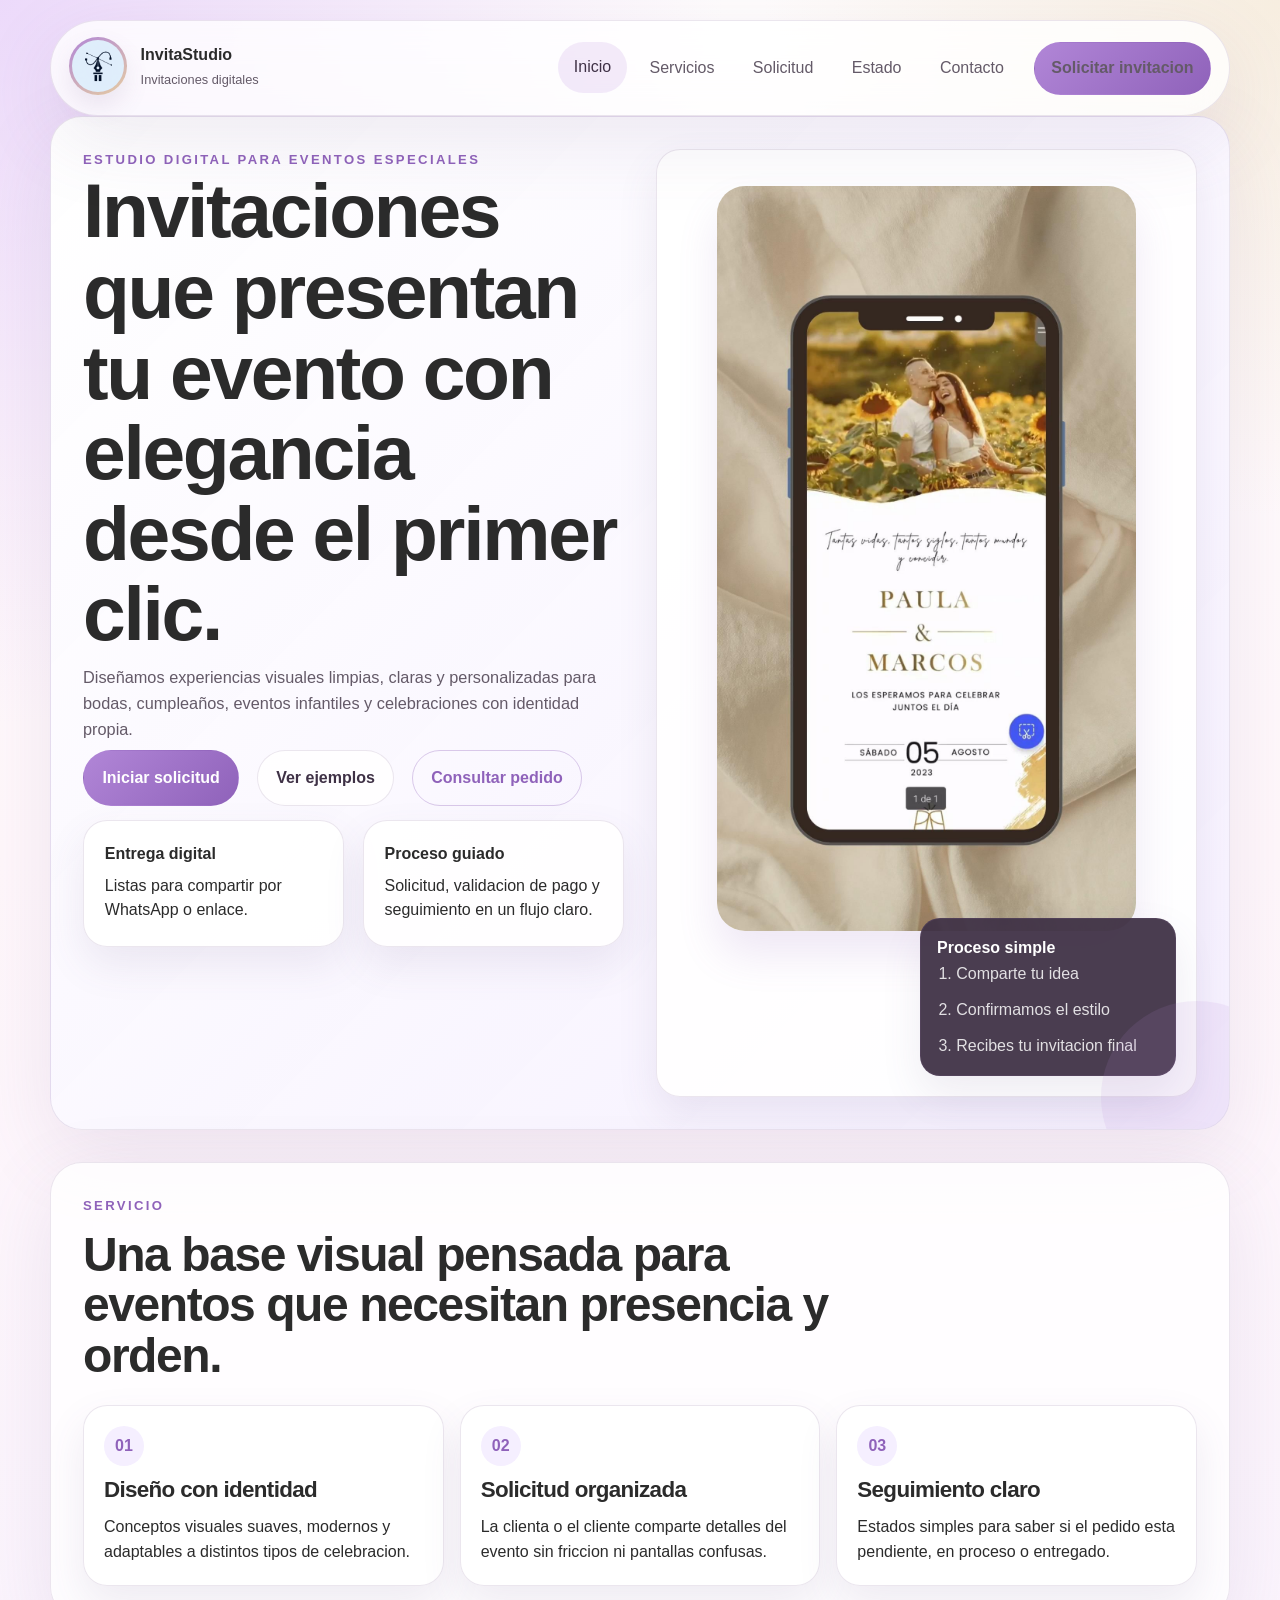
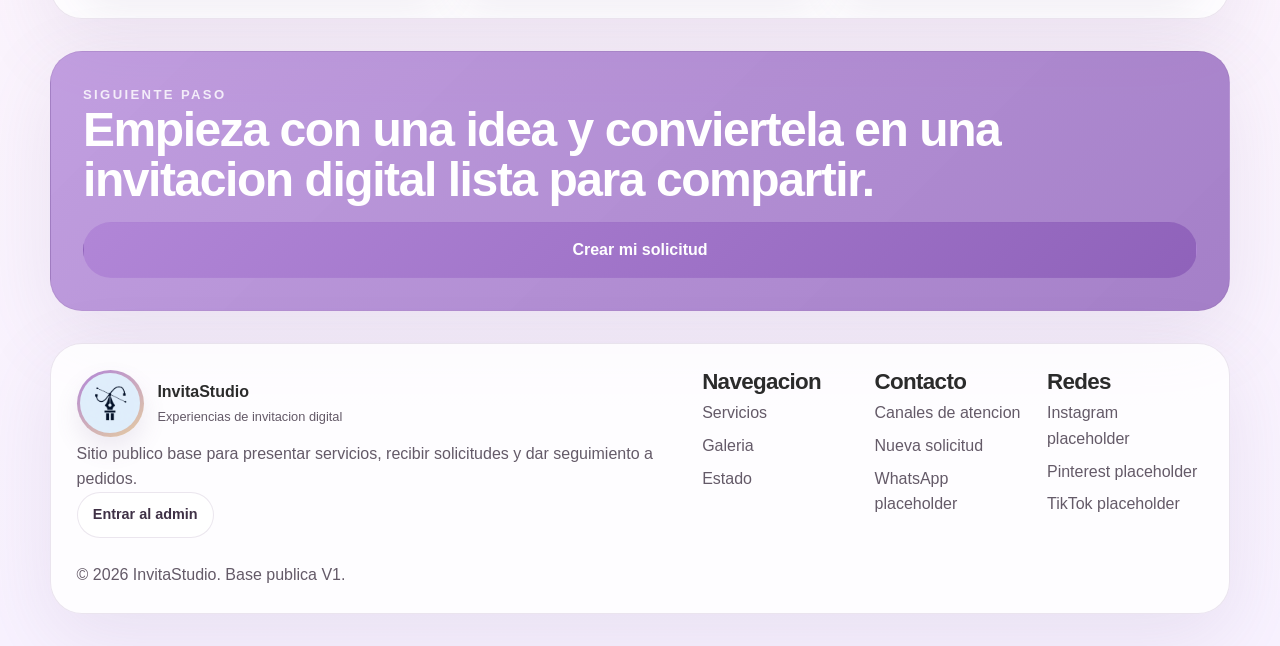
==== public/index.html @ fd4aef3f "Add files via upload" ====
<!DOCTYPE html>
<html lang="es">
<head>
    <meta charset="UTF-8">
    <meta name="viewport" content="width=device-width, initial-scale=1.0">
    <title>InvitaStudio | Invitaciones digitales con estilo</title>
    <meta name="description" content="InvitaStudio crea invitaciones digitales personalizadas con una experiencia visual elegante, proceso claro y seguimiento sencillo para cada evento.">
    <link rel="stylesheet" href="assets/css/base.css">
    <link rel="stylesheet" href="assets/css/layout.css">
    <link rel="stylesheet" href="assets/css/components.css">
    <link rel="stylesheet" href="assets/css/pages.css">
    <link rel="stylesheet" href="assets/css/responsive.css">
    <script src="assets/js/app.js" defer></script>
</head>
<body data-page="home">
    <a class="skip-link" href="#main-content">Saltar al contenido</a>

    <div class="page-shell">
        <header class="site-header" data-site-header>
            <div class="brand-block">
                <a class="brand-mark" href="index.html" aria-label="InvitaStudio inicio">
                    <span class="brand-mark__symbol brand-mark__symbol--image" aria-hidden="true">
                        <img class="brand-mark__image" src="assets/img/invita_stuidio_isotipo.png" alt="">
                    </span>
                    <span class="brand-mark__text">
                        <strong>InvitaStudio</strong>
                        <small>Invitaciones digitales</small>
                    </span>
                </a>
            </div>

            <button class="nav-toggle" type="button" aria-expanded="false" aria-controls="site-nav" aria-label="Abrir menu">
                <span></span>
                <span></span>
                <span></span>
            </button>

            <nav class="site-nav" id="site-nav" aria-label="Principal">
                <a href="index.html" data-nav="home">Inicio</a>
                <a href="services.html" data-nav="services">Servicios</a>
                <a href="request.html" data-nav="request">Solicitud</a>
                <a href="status.html" data-nav="status">Estado</a>
                <a href="contact.html" data-nav="contact">Contacto</a>
                <a class="button button-primary button-nav" href="request.html">Solicitar invitacion</a>
            </nav>
        </header>

        <main id="main-content">
            <section class="hero-section hero-home">
                <div class="hero-copy">
                    <p class="eyebrow">Estudio digital para eventos especiales</p>
                    <h1>Invitaciones que presentan tu evento con elegancia desde el primer clic.</h1>
                    <p class="lead">
                        Diseñamos experiencias visuales limpias, claras y personalizadas para bodas, cumpleaños,
                        eventos infantiles y celebraciones con identidad propia.
                    </p>

                    <div class="hero-actions">
                        <a class="button button-primary" href="request.html">Iniciar solicitud</a>
                        <a class="button button-secondary" href="gallery.html">Ver ejemplos</a>
                        <a class="button button-outline" href="status.html">Consultar pedido</a>
                    </div>

                    <div class="hero-metrics">
                        <article class="metric-card">
                            <strong>Entrega digital</strong>
                            <span>Listas para compartir por WhatsApp o enlace.</span>
                        </article>
                        <article class="metric-card">
                            <strong>Proceso guiado</strong>
                            <span>Solicitud, validacion de pago y seguimiento en un flujo claro.</span>
                        </article>
                    </div>
                </div>

                <aside class="hero-visual card-surface">
                    <div class="mockup-stack">
                        <figure class="invitation-preview invitation-preview--image">
                            <img src="assets/img/invitacion_paula_marcos.jpg" alt="Invitacion digital de Paula y Marcos">
                        </figure>
                        <div class="floating-note">
                            <strong>Proceso simple</strong>
                            <ol class="number-list">
                                <li>Comparte tu idea</li>
                                <li>Confirmamos el estilo</li>
                                <li>Recibes tu invitacion final</li>
                            </ol>
                        </div>
                    </div>
                </aside>
            </section>

            <section class="content-section">
                <div class="section-heading">
                    <p class="eyebrow">Servicio</p>
                    <h2>Una base visual pensada para eventos que necesitan presencia y orden.</h2>
                </div>

                <div class="card-grid card-grid-three">
                    <article class="feature-card">
                        <span class="feature-icon">01</span>
                        <h3>Diseño con identidad</h3>
                        <p>Conceptos visuales suaves, modernos y adaptables a distintos tipos de celebracion.</p>
                    </article>
                    <article class="feature-card">
                        <span class="feature-icon">02</span>
                        <h3>Solicitud organizada</h3>
                        <p>La clienta o el cliente comparte detalles del evento sin friccion ni pantallas confusas.</p>
                    </article>
                    <article class="feature-card">
                        <span class="feature-icon">03</span>
                        <h3>Seguimiento claro</h3>
                        <p>Estados simples para saber si el pedido esta pendiente, en proceso o entregado.</p>
                    </article>
                </div>
            </section>

            <section class="content-section cta-band">
                <div>
                    <p class="eyebrow">Siguiente paso</p>
                    <h2>Empieza con una idea y conviertela en una invitacion digital lista para compartir.</h2>
                </div>
                <a class="button button-primary" href="request.html">Crear mi solicitud</a>
            </section>
        </main>

        <footer class="site-footer">
            <div>
                <a class="brand-mark brand-mark--footer" href="index.html">
                    <span class="brand-mark__symbol brand-mark__symbol--image brand-mark__symbol--footer" aria-hidden="true">
                        <img class="brand-mark__image brand-mark__image--footer" src="assets/img/invita_stuidio_isotipo.png" alt="">
                    </span>
                    <span class="brand-mark__text">
                        <strong>InvitaStudio</strong>
                        <small>Experiencias de invitacion digital</small>
                    </span>
                </a>
                <p class="footer-copy">
                    Sitio publico base para presentar servicios, recibir solicitudes y dar seguimiento a pedidos.
                </p>
                <a class="button button-secondary button-small" href="../admin/login.php">Entrar al admin</a>
            </div>

            <div class="footer-links">
                <div>
                    <h3>Navegacion</h3>
                    <a href="services.html">Servicios</a>
                    <a href="gallery.html">Galeria</a>
                    <a href="status.html">Estado</a>
                </div>
                <div>
                    <h3>Contacto</h3>
                    <a href="contact.html">Canales de atencion</a>
                    <a href="request.html">Nueva solicitud</a>
                    <span>WhatsApp placeholder</span>
                </div>
                <div>
                    <h3>Redes</h3>
                    <span>Instagram placeholder</span>
                    <span>Pinterest placeholder</span>
                    <span>TikTok placeholder</span>
                </div>
            </div>

            <p class="footer-meta">&copy; <span data-current-year></span> InvitaStudio. Base publica V1.</p>
        </footer>
    </div>
</body>
</html>
---- public/assets/css/base.css ----
:root {
    --color-bg: #fffafc;
    --color-bg-soft: #f8f1ff;
    --color-surface: rgba(255, 255, 255, 0.8);
    --color-surface-strong: #ffffff;
    --color-text: #2b2b2b;
    --color-text-soft: #645a68;
    --color-border: rgba(129, 102, 150, 0.16);
    --color-primary: #b186d7;
    --color-primary-strong: #8f62ba;
    --color-primary-soft: #f5efff;
    --color-accent: #e6cda2;
    --color-accent-strong: #d79d6e;
    --color-deep: #3f3146;
    --shadow-soft: 0 24px 80px rgba(114, 88, 137, 0.12);
    --shadow-card: 0 18px 40px rgba(101, 74, 126, 0.1);
    --radius-xl: 32px;
    --radius-lg: 24px;
    --radius-md: 18px;
    --radius-sm: 12px;
    --max-width: 1180px;
    --space-1: 0.5rem;
    --space-2: 0.75rem;
    --space-3: 1rem;
    --space-4: 1.5rem;
    --space-5: 2rem;
    --space-6: 3rem;
    --font-body: "Poppins", "Segoe UI", sans-serif;
}

*,
*::before,
*::after {
    box-sizing: border-box;
}

html {
    scroll-behavior: smooth;
}

body {
    margin: 0;
    min-height: 100vh;
    background:
        radial-gradient(circle at top left, rgba(216, 180, 248, 0.48), transparent 28%),
        radial-gradient(circle at top right, rgba(230, 205, 162, 0.32), transparent 20%),
        linear-gradient(180deg, #fffdfd 0%, #fff7fb 38%, #f8f2ff 100%);
    color: var(--color-text);
    font-family: var(--font-body);
    line-height: 1.6;
}

img {
    display: block;
    max-width: 100%;
}

a {
    color: inherit;
    text-decoration: none;
}

button,
input,
select,
textarea {
    font: inherit;
}

button {
    cursor: pointer;
}

h1,
h2,
h3 {
    margin: 0;
    line-height: 1.05;
    letter-spacing: -0.03em;
}

h1 {
    font-size: clamp(2.4rem, 6vw, 5rem);
}

h2 {
    font-size: clamp(1.7rem, 4vw, 3rem);
}

h3 {
    font-size: clamp(1.1rem, 2vw, 1.4rem);
}

p,
ul,
ol {
    margin: 0;
}

ul,
ol {
    padding-left: 1.2rem;
}

main {
    display: grid;
    gap: var(--space-5);
}

::selection {
    background: rgba(177, 134, 215, 0.24);
}

.skip-link {
    position: absolute;
    top: -999px;
    left: 1rem;
    z-index: 30;
    padding: 0.85rem 1.1rem;
    border-radius: 999px;
    background: var(--color-deep);
    color: #fff;
}

.skip-link:focus {
    top: 1rem;
}

.sr-only {
    position: absolute;
    width: 1px;
    height: 1px;
    padding: 0;
    margin: -1px;
    overflow: hidden;
    clip: rect(0, 0, 0, 0);
    white-space: nowrap;
    border: 0;
}
---- public/assets/css/layout.css ----
.page-shell {
    width: min(calc(100% - 1.5rem), var(--max-width));
    margin: 0 auto;
    padding: 1rem 0 2rem;
}

.site-header,
.hero-section,
.page-banner,
.content-section,
.site-footer {
    width: 100%;
}

.site-header {
    position: sticky;
    top: 0.75rem;
    z-index: 20;
    display: flex;
    align-items: center;
    justify-content: space-between;
    gap: var(--space-3);
    padding: 0.9rem 1rem;
    border: 1px solid var(--color-border);
    border-radius: 999px;
    background: rgba(255, 255, 255, 0.78);
    backdrop-filter: blur(18px);
    box-shadow: var(--shadow-soft);
}

.site-header.is-scrolled {
    background: rgba(255, 255, 255, 0.92);
}

.site-nav {
    position: absolute;
    top: calc(100% + 0.75rem);
    right: 0;
    left: 0;
    display: none;
    flex-direction: column;
    gap: 0.5rem;
    padding: 1rem;
    border: 1px solid var(--color-border);
    border-radius: 24px;
    background: rgba(255, 255, 255, 0.96);
    box-shadow: var(--shadow-soft);
}

.site-nav.is-open {
    display: flex;
}

.hero-section,
.page-banner,
.content-section,
.site-footer {
    position: relative;
    overflow: hidden;
    border: 1px solid var(--color-border);
    border-radius: var(--radius-xl);
    background: var(--color-surface);
    box-shadow: var(--shadow-soft);
}

.hero-section,
.page-banner,
.content-section {
    padding: 1.5rem;
}

.hero-section {
    display: grid;
    gap: var(--space-5);
}

.content-section {
    display: grid;
    gap: var(--space-4);
}

.section-heading {
    display: grid;
    gap: 0.9rem;
    max-width: 48rem;
}

.split-layout,
.split-layout--wide,
.aside-stack,
.mini-showcase-grid,
.card-grid,
.gallery-grid,
.form-grid,
.hero-metrics,
.footer-links,
.chip-row {
    display: grid;
    gap: 1rem;
}

.split-layout,
.split-layout--wide {
    align-items: start;
}

.site-footer {
    display: grid;
    gap: 1.5rem;
    margin-top: var(--space-5);
    padding: 1.6rem;
}
---- public/assets/css/components.css ----
.brand-mark {
    display: inline-flex;
    align-items: center;
    gap: 0.85rem;
}

.brand-mark__symbol {
    display: inline-grid;
    place-items: center;
    width: 2.75rem;
    height: 2.75rem;
    border-radius: 50%;
    background: linear-gradient(145deg, var(--color-primary), var(--color-accent));
    color: #fff;
    font-size: 0.95rem;
    font-weight: 700;
    letter-spacing: 0.08em;
}

.brand-mark__symbol--image {
    overflow: hidden;
    width: 3.6rem;
    height: 3.6rem;
    padding: 0.18rem;
    border-radius: 50%;
    background: linear-gradient(145deg, var(--color-primary), var(--color-accent));
    box-shadow: 0 12px 24px rgba(114, 88, 137, 0.12);
}

.brand-mark__symbol--footer {
    width: 4.2rem;
    height: 4.2rem;
    padding: 0.22rem;
}

.brand-mark__image {
    display: block;
    width: 100%;
    height: 100%;
    border-radius: 50%;
    object-fit: cover;
    object-position: center 18%;
}

.brand-mark__image--footer {
    border-radius: 50%;
}

.brand-mark__text {
    display: grid;
    gap: 0.15rem;
}

.brand-mark__text strong {
    font-size: 1rem;
}

.brand-mark__text small {
    color: var(--color-text-soft);
    font-size: 0.8rem;
}

.nav-toggle {
    display: inline-flex;
    flex-direction: column;
    justify-content: center;
    gap: 0.28rem;
    width: 3rem;
    height: 3rem;
    padding: 0;
    border: 1px solid var(--color-border);
    border-radius: 50%;
    background: var(--color-surface-strong);
}

.nav-toggle span {
    width: 1.1rem;
    height: 2px;
    margin: 0 auto;
    border-radius: 999px;
    background: var(--color-deep);
    transition: transform 180ms ease, opacity 180ms ease;
}

.nav-toggle[aria-expanded="true"] span:nth-child(1) {
    transform: translateY(0.4rem) rotate(45deg);
}

.nav-toggle[aria-expanded="true"] span:nth-child(2) {
    opacity: 0;
}

.nav-toggle[aria-expanded="true"] span:nth-child(3) {
    transform: translateY(-0.4rem) rotate(-45deg);
}

.site-nav a {
    padding: 0.8rem 1rem;
    border-radius: 999px;
    color: var(--color-text-soft);
    transition: background-color 160ms ease, color 160ms ease, transform 160ms ease;
}

.site-nav a:hover,
.site-nav a:focus-visible,
.site-nav a.is-current {
    background: rgba(177, 134, 215, 0.16);
    color: var(--color-deep);
    transform: translateY(-1px);
}

.button {
    display: inline-flex;
    align-items: center;
    justify-content: center;
    min-height: 46px;
    padding: 0.9rem 1.25rem;
    border: 1px solid transparent;
    border-radius: 999px;
    font-weight: 600;
    transition: transform 160ms ease, box-shadow 160ms ease, background-color 160ms ease, border-color 160ms ease;
}

.button:hover,
.button:focus-visible {
    transform: translateY(-1px);
    box-shadow: var(--shadow-card);
}

.button-primary {
    background: linear-gradient(135deg, var(--color-primary), var(--color-primary-strong));
    color: #fff;
}

.button-secondary {
    background: rgba(255, 255, 255, 0.86);
    border-color: var(--color-border);
    color: var(--color-deep);
}

.button-outline {
    border-color: rgba(143, 98, 186, 0.32);
    background: transparent;
    color: var(--color-primary-strong);
}

.button-nav {
    margin-top: 0.4rem;
}

.button-small {
    min-height: 2.5rem;
    padding: 0.65rem 0.95rem;
    font-size: 0.9rem;
}

.status-spinner {
    width: 2.5rem;
    height: 2.5rem;
    border: 3px solid rgba(143, 98, 186, 0.18);
    border-top-color: rgba(143, 98, 186, 0.9);
    border-radius: 50%;
    animation: statusSpin 0.85s linear infinite;
}

.eyebrow {
    color: var(--color-primary-strong);
    font-size: 0.82rem;
    font-weight: 700;
    letter-spacing: 0.18em;
    text-transform: uppercase;
}

.lead {
    max-width: 50rem;
    color: var(--color-text-soft);
    font-size: 1.02rem;
}

.hero-copy h1 {
    margin-bottom: 0.6rem;
}

.hero-actions,
.form-actions {
    display: flex;
    flex-wrap: wrap;
    gap: 0.8rem;
}

.hero-actions {
    gap: 1rem;
    margin-top: 0.5rem;
    align-items: center;
}

.hero-actions .button {
    min-height: 3rem;
    padding-inline: 1.15rem;
}

.hero-metrics {
    margin-top: 0.85rem;
}

.card-surface,
.feature-card,
.service-card,
.gallery-card,
.contact-card,
.metric-card,
.mini-showcase {
    padding: 1.25rem;
    border: 1px solid var(--color-border);
    border-radius: var(--radius-lg);
    background: rgba(255, 255, 255, 0.88);
    box-shadow: var(--shadow-card);
}

.chip-row {
    grid-auto-flow: row;
}

.chip,
.pricing-label {
    display: inline-flex;
    justify-self: start;
    align-items: center;
    min-height: 2rem;
    padding: 0.4rem 0.8rem;
    border-radius: 999px;
    background: rgba(177, 134, 215, 0.12);
    color: var(--color-primary-strong);
    font-size: 0.78rem;
    font-weight: 700;
    letter-spacing: 0.08em;
    text-transform: uppercase;
}

.feature-card,
.service-card,
.gallery-card,
.contact-card,
.mini-showcase,
.metric-card,
.info-card,
.status-card {
    display: grid;
    gap: 0.75rem;
}

.metric-card {
    gap: 0.55rem;
    padding: 1.4rem 1.3rem;
}

.metric-card strong {
    display: block;
    line-height: 1.35;
}

.metric-card span {
    display: block;
    line-height: 1.55;
}

.feature-icon {
    display: inline-grid;
    place-items: center;
    width: 2.5rem;
    height: 2.5rem;
    border-radius: 50%;
    background: var(--color-primary-soft);
    color: var(--color-primary-strong);
    font-weight: 700;
}

.service-card--featured {
    background:
        linear-gradient(180deg, rgba(245, 239, 255, 0.96), rgba(255, 255, 255, 0.96));
}

.service-price {
    color: var(--color-deep);
    font-size: 1.25rem;
    font-weight: 700;
}

.feature-list,
.number-list {
    display: grid;
    gap: 0.65rem;
    color: var(--color-text-soft);
}

.hero-visual {
    min-height: 24rem;
}

.mockup-stack {
    position: relative;
    min-height: 100%;
}

.invitation-preview {
    display: grid;
    align-content: start;
    gap: 1rem;
    min-height: 19rem;
    padding: 1.5rem;
    border-radius: 28px;
    background:
        linear-gradient(180deg, rgba(255, 255, 255, 0.9), rgba(248, 241, 255, 0.88)),
        var(--color-surface-strong);
    box-shadow: 0 24px 40px rgba(143, 98, 186, 0.14);
}

.invitation-preview--image {
    padding: 0;
    overflow: hidden;
    align-content: stretch;
    background: rgba(255, 255, 255, 0.92);
}

.invitation-preview--image img {
    display: block;
    width: 100%;
    height: 100%;
    min-height: 22rem;
    object-fit: cover;
    object-position: center top;
}

.invitation-preview h2 {
    max-width: 11ch;
}

.invitation-preview p {
    color: var(--color-text-soft);
}

.invitation-preview__ornament {
    width: 100%;
    height: 10rem;
    border-radius: 24px;
    background:
        radial-gradient(circle at top, rgba(177, 134, 215, 0.28), transparent 42%),
        linear-gradient(135deg, rgba(230, 205, 162, 0.48), rgba(177, 134, 215, 0.2));
}

.floating-note {
    position: relative;
    margin-top: -1.8rem;
    margin-left: auto;
    width: min(100%, 16rem);
    padding: 1rem;
    border: 1px solid var(--color-border);
    border-radius: 20px;
    background: rgba(63, 49, 70, 0.94);
    color: #fff;
    box-shadow: var(--shadow-card);
}

.floating-note .number-list {
    color: rgba(255, 255, 255, 0.84);
}

.gallery-placeholder {
    min-height: 14rem;
    border-radius: 22px;
}

.gallery-placeholder--blush {
    background: linear-gradient(135deg, #f8e1ee, #eab7d4);
}

.gallery-placeholder--mint {
    background: linear-gradient(135deg, #e2f2eb, #b8dbc8);
}

.gallery-placeholder--sunset {
    background: linear-gradient(135deg, #ffe7d2, #f4af7d);
}

.gallery-placeholder--midnight {
    background: linear-gradient(135deg, #4d4363, #111117);
}

.gallery-placeholder--pearl {
    background: linear-gradient(135deg, #ffffff, #ede8f7);
}

.gallery-placeholder--berry {
    background: linear-gradient(135deg, #f4d8e8, #b56996);
}

.form-panel {
    display: grid;
    gap: 1.25rem;
}

.form-panel__header {
    display: grid;
    gap: 0.4rem;
}

.form-panel__header p {
    color: var(--color-text-soft);
}

.form-field {
    display: grid;
    gap: 0.45rem;
    min-width: 0;
}

.form-field--full {
    grid-column: 1 / -1;
}

fieldset.form-field {
    min-inline-size: 0;
    margin: 0;
    padding: 0;
    border: 0;
}

fieldset.form-field legend {
    padding: 0;
    margin-bottom: 0.45rem;
    font-weight: 600;
}

.form-field label {
    font-weight: 600;
}

.form-field input,
.form-field select,
.form-field textarea {
    width: 100%;
    padding: 0.95rem 1rem;
    border: 1px solid rgba(143, 98, 186, 0.18);
    border-radius: var(--radius-sm);
    background: rgba(255, 255, 255, 0.96);
    color: var(--color-text);
}

.form-field input:focus,
.form-field select:focus,
.form-field textarea:focus {
    outline: 2px solid rgba(177, 134, 215, 0.2);
    border-color: rgba(143, 98, 186, 0.34);
}

.form-field.is-invalid input,
.form-field.is-invalid select,
.form-field.is-invalid textarea {
    border-color: rgba(199, 94, 117, 0.86);
    box-shadow: 0 0 0 4px rgba(199, 94, 117, 0.12);
}

.field-note {
    color: var(--color-text-soft);
    font-size: 0.88rem;
}

.field-error {
    min-height: 1.1rem;
    color: #b2445d;
    font-size: 0.88rem;
    font-weight: 600;
}

.radio-pill-group,
.delivery-options,
.service-grid {
    display: grid;
    gap: 0.85rem;
}

.radio-pill,
.delivery-option,
.service-card-option {
    position: relative;
    display: block;
}

.radio-pill input,
.delivery-option input,
.service-card-option input {
    position: absolute;
    opacity: 0;
    pointer-events: none;
}

.radio-pill span,
.delivery-option__content,
.service-card-option__content {
    display: block;
    border: 1px solid rgba(143, 98, 186, 0.18);
    border-radius: var(--radius-md);
    background: rgba(255, 255, 255, 0.96);
    transition: border-color 160ms ease, box-shadow 160ms ease, transform 160ms ease, background-color 160ms ease;
}

.radio-pill span {
    padding: 0.9rem 1rem;
    text-align: center;
    font-weight: 600;
}

.delivery-option__content,
.service-card-option__content {
    display: grid;
    gap: 0.35rem;
    padding: 1rem;
}

.delivery-option__content {
    min-height: 100%;
}

.delivery-option__content strong {
    font-size: 1rem;
}

.delivery-option__content small,
.service-card-option__content small,
.service-card-option__content em {
    color: var(--color-text-soft);
}

.service-card-option__content strong {
    font-size: 1rem;
}

.service-card-option__content em {
    font-style: normal;
    font-weight: 700;
    color: var(--color-deep);
}

.radio-pill input:checked + span,
.delivery-option input:checked + .delivery-option__content,
.service-card-option input:checked + .service-card-option__content {
    border-color: rgba(143, 98, 186, 0.56);
    background: linear-gradient(180deg, rgba(245, 239, 255, 0.9), rgba(255, 255, 255, 0.98));
    box-shadow: var(--shadow-card);
    transform: translateY(-2px);
}

.radio-pill input:focus-visible + span,
.delivery-option input:focus-visible + .delivery-option__content,
.service-card-option input:focus-visible + .service-card-option__content {
    outline: 2px solid rgba(177, 134, 215, 0.24);
    outline-offset: 2px;
}

.service-card-option--featured .service-card-option__content {
    background: linear-gradient(180deg, rgba(245, 239, 255, 0.92), rgba(255, 255, 255, 0.98));
}

.service-summary {
    display: grid;
    gap: 0.45rem;
    padding: 1.1rem 1.2rem;
    border: 1px solid rgba(143, 98, 186, 0.18);
    border-radius: var(--radius-lg);
    background: linear-gradient(135deg, rgba(255, 250, 253, 0.98), rgba(248, 241, 255, 0.9));
}

.service-summary h4 {
    margin: 0;
    font-size: 1.1rem;
}

.service-summary p {
    color: var(--color-text-soft);
}

.form-feedback {
    min-height: 1.5rem;
    padding: 0.9rem 1rem;
    border-radius: var(--radius-sm);
    border: 1px solid transparent;
    font-weight: 600;
}

.form-feedback.is-loading {
    border-color: rgba(143, 98, 186, 0.18);
    background: rgba(245, 239, 255, 0.72);
    color: var(--color-primary-strong);
}

.form-feedback.is-info {
    border-color: rgba(143, 98, 186, 0.18);
    background: rgba(245, 239, 255, 0.72);
    color: var(--color-deep);
}

.form-feedback.is-success {
    border-color: rgba(80, 150, 113, 0.2);
    background: rgba(232, 248, 239, 0.92);
    color: #2f6c4a;
}

.form-feedback.is-error {
    border-color: rgba(199, 94, 117, 0.18);
    background: rgba(255, 239, 242, 0.92);
    color: #9f3850;
}

.form-result-actions {
    display: grid;
    gap: 0.85rem;
    padding: 1rem 1.1rem;
    border: 1px solid rgba(143, 98, 186, 0.16);
    border-radius: var(--radius-md);
    background: rgba(255, 255, 255, 0.82);
}

.form-result-actions p {
    color: var(--color-text-soft);
    font-weight: 600;
}

.button:disabled {
    cursor: wait;
    opacity: 0.75;
    transform: none;
    box-shadow: none;
}

.status-timeline {
    display: grid;
    gap: 1rem;
    list-style: none;
    padding: 0;
}

.status-timeline li {
    position: relative;
    padding-left: 1.4rem;
    color: var(--color-text-soft);
}

.status-timeline li::before {
    content: "";
    position: absolute;
    top: 0.4rem;
    left: 0;
    width: 0.7rem;
    height: 0.7rem;
    border-radius: 50%;
    background: rgba(143, 98, 186, 0.2);
}

.status-timeline li.is-complete::before {
    background: var(--color-primary-strong);
}

.status-timeline li.is-current::before {
    background: var(--color-accent-strong);
    box-shadow: 0 0 0 6px rgba(215, 157, 110, 0.18);
}

.conversation-thread {
    display: grid;
    gap: 1rem;
    max-height: 34rem;
    overflow-y: auto;
    padding-right: 0.35rem;
}

.conversation-item {
    display: flex;
}

.conversation-item--cliente {
    justify-content: flex-start;
}

.conversation-item--admin {
    justify-content: flex-end;
}

.conversation-bubble {
    display: grid;
    gap: 0.85rem;
    width: min(100%, 42rem);
    padding: 1rem 1.1rem;
    border: 1px solid rgba(143, 98, 186, 0.12);
    border-radius: 22px;
    background: rgba(255, 255, 255, 0.9);
    box-shadow: var(--shadow-card);
}

.conversation-bubble--cliente {
    border-top-left-radius: 8px;
    background: linear-gradient(135deg, rgba(255, 252, 254, 0.98), rgba(248, 241, 255, 0.92));
}

.conversation-bubble--admin {
    border-top-right-radius: 8px;
    background: linear-gradient(135deg, rgba(245, 239, 255, 0.98), rgba(255, 255, 255, 0.94));
}

.conversation-meta {
    display: flex;
    flex-wrap: wrap;
    gap: 0.6rem;
    align-items: center;
    justify-content: space-between;
}

.conversation-meta strong {
    color: var(--color-deep);
}

.conversation-meta span {
    color: var(--color-text-soft);
    font-size: 0.88rem;
}

.conversation-bubble p {
    margin: 0;
    color: var(--color-text);
    line-height: 1.6;
}

.conversation-attachment-link {
    justify-self: start;
}

.conversation-empty {
    display: grid;
    gap: 0.6rem;
    place-items: center;
    padding: 1.5rem;
    border: 1px dashed rgba(143, 98, 186, 0.2);
    border-radius: var(--radius-lg);
    background: rgba(255, 255, 255, 0.74);
    text-align: center;
}

.conversation-empty p {
    color: var(--color-text-soft);
}

@keyframes statusSpin {
    to {
        transform: rotate(360deg);
    }
}

.footer-copy,
.footer-meta {
    color: var(--color-text-soft);
}

.footer-links a,
.footer-links span {
    display: block;
    margin-top: 0.45rem;
    color: var(--color-text-soft);
}

.footer-links h3 {
    margin-bottom: 0.35rem;
}
---- public/assets/css/pages.css ----
.hero-home {
    background:
        linear-gradient(135deg, rgba(255, 255, 255, 0.96), rgba(245, 239, 255, 0.92)),
        var(--color-surface);
}

.hero-home::after,
.page-banner::after,
.section-highlight::after {
    content: "";
    position: absolute;
    inset: auto -4rem -4rem auto;
    width: 12rem;
    height: 12rem;
    border-radius: 50%;
    background: rgba(177, 134, 215, 0.12);
}

.page-banner {
    display: grid;
    gap: 1rem;
}

.page-banner-services {
    background: linear-gradient(135deg, rgba(249, 242, 255, 0.96), rgba(255, 255, 255, 0.9));
}

.services-hero,
.services-hero__copy,
.services-hero__stats,
.services-catalog-section,
.services-catalog-intro,
.services-chip-panel,
.services-gallery-band,
.services-gallery-band__copy,
.services-catalog-grid,
.service-stat-card,
.service-meta-stack {
    display: grid;
    gap: 1rem;
}

.services-hero__stats {
    align-self: start;
}

.service-stat-card {
    padding: 1.1rem 1.15rem;
    border: 1px solid rgba(143, 98, 186, 0.14);
    border-radius: var(--radius-lg);
    background: rgba(255, 255, 255, 0.82);
    box-shadow: var(--shadow-card);
}

.service-stat-card span {
    color: var(--color-text-soft);
    font-size: 0.82rem;
    font-weight: 700;
    letter-spacing: 0.08em;
    text-transform: uppercase;
}

.service-stat-card strong {
    color: var(--color-deep);
    font-size: clamp(1.8rem, 4vw, 2.4rem);
    line-height: 1;
}

.services-chip-panel {
    align-content: start;
}

.services-gallery-band {
    gap: 1.25rem;
    padding: 1.35rem;
    border: 1px solid var(--color-border);
    border-radius: var(--radius-lg);
    background:
        linear-gradient(135deg, rgba(255, 255, 255, 0.95), rgba(247, 241, 255, 0.92));
    box-shadow: var(--shadow-card);
}

.services-gallery-band__copy {
    gap: 0.5rem;
    max-width: 42rem;
}

.services-gallery-carousel {
    display: grid;
    gap: 1rem;
}

.services-gallery-viewport {
    overflow: hidden;
}

.services-gallery-track {
    display: flex;
    transition: transform 240ms ease;
}

.services-gallery-page {
    display: grid;
    grid-template-columns: minmax(0, 1fr);
    gap: 1rem;
    min-width: 100%;
}

.services-gallery-card {
    display: grid;
    overflow: hidden;
    padding: 0.85rem;
    border: 1px solid var(--color-border);
    border-radius: 28px;
    background: rgba(255, 255, 255, 0.88);
    box-shadow: var(--shadow-card);
}

.services-gallery-card img {
    display: block;
    width: 100%;
    min-height: 18rem;
    aspect-ratio: 3 / 5;
    border-radius: 24px;
    object-fit: cover;
}

.services-gallery-controls {
    display: flex;
    flex-wrap: wrap;
    align-items: center;
    justify-content: space-between;
    gap: 0.85rem;
}

.services-gallery-status {
    color: var(--color-text-soft);
    font-size: 0.92rem;
    font-weight: 600;
}

.services-feedback {
    margin-top: 0.5rem;
}

.services-catalog-grid {
    grid-template-columns: minmax(0, 1fr);
}

.service-visual {
    position: relative;
    overflow: hidden;
    height: 16.5rem;
    border-radius: 24px;
    background:
        radial-gradient(circle at top, rgba(177, 134, 215, 0.24), transparent 42%),
        linear-gradient(135deg, rgba(255, 249, 252, 0.98), rgba(247, 241, 255, 0.92));
}

.service-visual__media,
.service-visual__placeholder {
    width: 100%;
    height: 100%;
}

.service-visual__media {
    position: relative;
    display: flex;
    align-items: center;
    justify-content: center;
    width: 100%;
    height: 100%;
    padding: 0.85rem;
}

.service-visual__bg,
.service-visual__img {
    position: absolute;
    display: block;
}

.service-visual__bg {
    inset: 0;
    width: 100%;
    height: 100%;
    object-fit: cover;
    filter: blur(24px) saturate(1.08);
    transform: scale(1.18);
    opacity: 0.78;
}

.service-visual__img {
    position: relative;
    z-index: 1;
    width: auto;
    max-width: 100%;
    height: 100%;
    max-height: 100%;
    border-radius: 18px;
    object-fit: contain;
    object-position: center;
    filter: drop-shadow(0 14px 28px rgba(32, 24, 40, 0.18));
}

.service-visual--placeholder {
    border: 1px dashed rgba(143, 98, 186, 0.22);
}

.service-visual__placeholder {
    display: grid;
    place-items: center;
    height: 100%;
    color: rgba(143, 98, 186, 0.88);
    font-size: clamp(2rem, 5vw, 3.2rem);
    font-weight: 700;
    letter-spacing: 0.08em;
}

.service-meta-stack {
    color: var(--color-text-soft);
    font-size: 0.95rem;
}

.service-card--empty {
    text-align: left;
}

.page-banner-gallery {
    background: linear-gradient(135deg, rgba(252, 246, 255, 0.96), rgba(242, 249, 246, 0.92));
}

.page-banner-request {
    background: linear-gradient(135deg, rgba(255, 250, 253, 0.96), rgba(248, 241, 255, 0.9));
}

.page-banner-payment {
    background: linear-gradient(135deg, rgba(255, 248, 250, 0.98), rgba(243, 247, 255, 0.92));
}

.request-intro-grid {
    display: grid;
    gap: 1rem;
}

.request-intro-copy {
    display: grid;
    gap: 1rem;
}

.request-highlights {
    align-self: start;
}

.request-form {
    gap: 1.5rem;
}

.request-form__section {
    display: grid;
    gap: 1rem;
    padding-top: 1.25rem;
    border-top: 1px solid rgba(143, 98, 186, 0.12);
}

.request-form__section:first-of-type {
    padding-top: 0;
    border-top: 0;
}

.request-form__meta {
    display: grid;
    gap: 0.4rem;
}

.request-aside {
    align-content: start;
}

.payment-intro-grid,
.payment-summary-panel,
.payment-summary-grid,
.payment-state-stack,
.payment-result-card,
.payment-card-picker,
.payment-test-card-list,
.payment-rules-list {
    display: grid;
    gap: 1rem;
}

.payment-intro-grid {
    align-items: start;
}

.payment-summary-panel {
    padding: 1.15rem;
    border: 1px solid rgba(143, 98, 186, 0.14);
    border-radius: var(--radius-lg);
    background: linear-gradient(135deg, rgba(255, 252, 254, 0.98), rgba(247, 242, 255, 0.92));
}

.payment-summary-grid {
}

.payment-summary-item {
    display: grid;
    gap: 0.25rem;
    padding: 0.9rem 1rem;
    border-radius: var(--radius-md);
    background: rgba(255, 255, 255, 0.86);
    border: 1px solid rgba(143, 98, 186, 0.12);
}

.payment-summary-item--full {
    grid-column: 1 / -1;
}

.payment-summary-item span {
    color: var(--color-text-soft);
    font-size: 0.84rem;
    font-weight: 600;
    letter-spacing: 0.04em;
    text-transform: uppercase;
}

.payment-summary-item strong {
    font-size: 1.05rem;
    color: var(--color-deep);
}

.payment-summary-item strong.payment-amount {
    font-size: 1.4rem;
}

.payment-state-stack {
}

.payment-state-chip {
    display: grid;
    gap: 0.25rem;
    padding: 0.95rem 1rem;
    border-radius: var(--radius-md);
    border: 1px solid rgba(143, 98, 186, 0.14);
    background: rgba(255, 255, 255, 0.88);
}

.payment-state-chip span {
    color: var(--color-text-soft);
    font-size: 0.82rem;
    font-weight: 600;
    text-transform: uppercase;
    letter-spacing: 0.05em;
}

.payment-state-chip strong {
    color: var(--color-deep);
}

.payment-result-card {
    align-content: start;
    min-height: 12rem;
}

.payment-result-card.is-success {
    border-color: rgba(80, 150, 113, 0.2);
    background: linear-gradient(135deg, rgba(235, 249, 241, 0.96), rgba(255, 255, 255, 0.94));
}

.payment-result-card.is-error {
    border-color: rgba(199, 94, 117, 0.2);
    background: linear-gradient(135deg, rgba(255, 241, 244, 0.96), rgba(255, 255, 255, 0.94));
}

.payment-result-card.is-info {
    background: linear-gradient(135deg, rgba(246, 242, 255, 0.96), rgba(255, 255, 255, 0.94));
}

.payment-test-card-list,
.payment-rules-list {
    padding-left: 1.2rem;
    color: var(--color-text-soft);
}

.payment-test-card-list li,
.payment-rules-list li {
    display: grid;
    gap: 0.18rem;
}

.payment-card-note {
    color: var(--color-text-soft);
    font-size: 0.9rem;
}

.payment-card-picker {
    grid-template-columns: minmax(0, 1fr);
}

.payment-card-picker__option {
    display: grid;
    gap: 0.35rem;
    width: 100%;
    padding: 1rem 1.05rem;
    border: 1px solid rgba(143, 98, 186, 0.18);
    border-radius: var(--radius-lg);
    background: linear-gradient(135deg, rgba(255, 255, 255, 0.96), rgba(247, 242, 255, 0.92));
    color: var(--color-deep);
    text-align: left;
    box-shadow: var(--shadow-card);
    transition: border-color 160ms ease, transform 160ms ease, box-shadow 160ms ease;
}

.payment-card-picker__option:hover,
.payment-card-picker__option:focus-visible {
    border-color: rgba(143, 98, 186, 0.36);
    transform: translateY(-1px);
    box-shadow: 0 22px 38px rgba(101, 74, 126, 0.12);
}

.payment-card-picker__option.is-selected {
    border-color: rgba(143, 98, 186, 0.48);
    background: linear-gradient(135deg, rgba(243, 233, 255, 0.98), rgba(255, 255, 255, 0.94));
}

.payment-card-picker__option strong {
    font-size: 1.02rem;
}

.payment-card-picker__option small,
.payment-card-picker__brand {
    color: var(--color-text-soft);
}

.payment-card-picker__brand {
    font-size: 0.8rem;
    font-weight: 700;
    letter-spacing: 0.06em;
    text-transform: uppercase;
}

.request-checklist {
    padding-left: 1.1rem;
}

.page-banner-status {
    background: linear-gradient(135deg, rgba(252, 250, 255, 0.96), rgba(244, 247, 251, 0.92));
}

.status-lookup-form,
.status-result-card,
.status-loading-state,
.status-loading-grid,
.status-result-header,
.status-summary-grid,
.status-detail-grid,
.status-timeline-panel,
.status-delivery-card,
.status-messages-panel,
.status-message-form,
.status-messages-section {
    display: grid;
    gap: 1rem;
}

.status-lookup-layout {
    grid-template-columns: minmax(0, 1fr);
}

.payment-layout {
    grid-template-columns: minmax(0, 1fr);
}

.status-result-card {
    min-height: 22rem;
    align-content: start;
}

.status-loading-state {
    grid-template-columns: auto 1fr;
    align-items: center;
}

.status-spinner {
    width: 2.5rem;
    height: 2.5rem;
    border: 3px solid rgba(143, 98, 186, 0.18);
    border-top-color: rgba(143, 98, 186, 0.9);
    border-radius: 50%;
    animation: statusSpin 0.85s linear infinite;
}

.status-loading-grid {
    align-content: start;
}

.status-skeleton {
    display: block;
    border-radius: 999px;
    background: linear-gradient(90deg, rgba(234, 228, 242, 0.85), rgba(248, 245, 252, 0.96), rgba(234, 228, 242, 0.85));
    background-size: 200% 100%;
    animation: statusSkeletonPulse 1.2s ease-in-out infinite;
}

.status-skeleton--line {
    height: 0.85rem;
}

.status-skeleton--short {
    width: 62%;
}

.status-skeleton--card {
    min-height: 8rem;
    border-radius: var(--radius-lg);
}

.status-result-header {
    align-items: start;
}

.status-badge,
.status-payment-badge {
    display: inline-flex;
    justify-self: start;
    align-items: center;
    min-height: 2.2rem;
    padding: 0.45rem 0.85rem;
    border-radius: 999px;
    font-size: 0.84rem;
    font-weight: 700;
    letter-spacing: 0.04em;
}

.status-badge--pending {
    background: rgba(225, 178, 50, 0.16);
    color: #8c6200;
}

.status-badge--paid {
    background: rgba(74, 127, 224, 0.14);
    color: #2959b8;
}

.status-badge--processing {
    background: rgba(133, 93, 201, 0.16);
    color: #6b41b6;
}

.status-badge--finished {
    background: rgba(103, 181, 121, 0.16);
    color: #2d7b44;
}

.status-badge--delivered {
    background: rgba(57, 146, 90, 0.16);
    color: #1f6b3d;
}

.status-badge--cancelled {
    background: rgba(201, 94, 117, 0.16);
    color: #a13a52;
}

.status-payment-badge--pending {
    color: #8c6200;
}

.status-payment-badge--confirmed {
    color: #2959b8;
}

.status-payment-badge--rejected,
.status-payment-badge--refunded {
    color: #a13a52;
}

.status-summary-item,
.status-detail-card,
.status-delivery-card {
    padding: 1rem;
    border: 1px solid rgba(143, 98, 186, 0.12);
    border-radius: var(--radius-md);
    background: rgba(255, 255, 255, 0.78);
}

.status-summary-item,
.status-detail-card {
    display: grid;
    gap: 0.3rem;
}

.status-summary-item span,
.status-detail-card span {
    color: var(--color-text-soft);
    font-size: 0.8rem;
    font-weight: 700;
    letter-spacing: 0.05em;
    text-transform: uppercase;
}

.status-summary-item strong,
.status-detail-card strong {
    color: var(--color-deep);
}

.status-timeline-panel {
    padding: 1rem;
    border: 1px solid rgba(143, 98, 186, 0.12);
    border-radius: var(--radius-md);
    background: linear-gradient(135deg, rgba(255, 252, 254, 0.98), rgba(247, 242, 255, 0.9));
}

.status-timeline-panel h4,
.status-delivery-card h4 {
    margin: 0;
}

.status-timeline--rich {
    gap: 0.85rem;
}

.status-timeline--rich li {
    padding: 0.95rem 1rem 0.95rem 1.8rem;
    border: 1px solid rgba(143, 98, 186, 0.12);
    border-radius: var(--radius-md);
    background: rgba(255, 255, 255, 0.88);
}

.status-timeline--rich li strong {
    display: block;
    margin-bottom: 0.2rem;
    color: var(--color-deep);
}

.status-timeline--rich li span {
    display: block;
    color: var(--color-text-soft);
    font-size: 0.92rem;
}

.status-inline-note {
    color: var(--color-text-soft);
    font-size: 0.9rem;
}

.status-delivery-card {
    align-items: center;
}

.status-messages-section {
    align-content: start;
}

.status-messages-panel,
.status-message-form {
    align-content: start;
}

.page-banner-contact {
    background: linear-gradient(135deg, rgba(255, 250, 253, 0.96), rgba(248, 244, 255, 0.92));
}

.contact-card h2 {
    font-size: clamp(1.35rem, 2.4vw, 1.9rem);
    line-height: 1.15;
    letter-spacing: -0.02em;
}

.contact-card p {
    font-size: 0.98rem;
    line-height: 1.6;
}

.admin-auth-layout {
    gap: 1.5rem;
    background:
        linear-gradient(135deg, rgba(255, 252, 254, 0.98), rgba(247, 241, 255, 0.94));
}

.admin-auth-copy,
.admin-auth-panel,
.admin-toolbar,
.admin-toolbar__copy,
.admin-session-card,
.admin-logout-form,
.admin-feature-card {
    display: grid;
    gap: 1rem;
}

.admin-auth-copy {
    align-content: start;
}

.admin-auth-panel {
    align-content: start;
}

.admin-dashboard-banner {
    gap: 1.5rem;
}

.admin-session-card {
    padding: 1.25rem;
    border: 1px solid var(--color-border);
    border-radius: var(--radius-lg);
    background: rgba(255, 255, 255, 0.92);
    box-shadow: var(--shadow-card);
}

.cta-band {
    display: grid;
    gap: 1rem;
    align-items: center;
    background:
        linear-gradient(135deg, rgba(177, 134, 215, 0.78), rgba(143, 98, 186, 0.8));
    color: #fff;
}

.cta-band .eyebrow,
.cta-band p {
    color: rgba(255, 255, 255, 0.82);
}

@keyframes statusSpin {
    to {
        transform: rotate(360deg);
    }
}

@keyframes statusSkeletonPulse {
    0% {
        background-position: 200% 0;
    }

    100% {
        background-position: -200% 0;
    }
}
---- public/assets/css/responsive.css ----
@media (min-width: 768px) {
    .hero-actions {
        gap: 1rem 1.1rem;
    }

    .page-shell {
        width: min(calc(100% - 2rem), var(--max-width));
        padding-top: 1.25rem;
    }

    .hero-section,
    .split-layout,
    .split-layout--wide {
        grid-template-columns: repeat(2, minmax(0, 1fr));
    }

    .split-layout.status-lookup-layout,
    .split-layout.payment-layout,
    .split-layout--wide.status-lookup-layout,
    .split-layout--wide.payment-layout {
        grid-template-columns: minmax(0, 1fr);
    }

    .hero-metrics,
    .mini-showcase-grid,
    .services-hero__stats,
    .services-catalog-grid {
        grid-template-columns: repeat(2, minmax(0, 1fr));
        gap: 1.15rem;
    }

    .services-gallery-page {
        grid-template-columns: repeat(3, minmax(0, 1fr));
    }

    .card-grid-three {
        grid-template-columns: repeat(3, minmax(0, 1fr));
    }

    .gallery-grid {
        grid-template-columns: repeat(2, minmax(0, 1fr));
    }

    .form-grid {
        grid-template-columns: repeat(2, minmax(0, 1fr));
    }

    .delivery-options,
    .service-grid {
        grid-template-columns: repeat(3, minmax(0, 1fr));
    }

    .payment-summary-grid,
    .payment-state-stack,
    .payment-card-picker {
        grid-template-columns: repeat(2, minmax(0, 1fr));
    }

    .footer-links {
        grid-template-columns: repeat(3, minmax(0, 1fr));
    }

    .chip-row {
        grid-auto-flow: column;
        justify-content: start;
        align-items: center;
    }

    .admin-auth-layout,
    .admin-toolbar {
        grid-template-columns: repeat(2, minmax(0, 1fr));
    }
}

@media (min-width: 1024px) {
    .site-header {
        padding: 1rem 1.15rem;
    }

    .nav-toggle {
        display: none;
    }

    .site-nav {
        position: static;
        display: flex;
        flex-direction: row;
        align-items: center;
        justify-content: flex-end;
        gap: 0.4rem;
        padding: 0;
        border: 0;
        border-radius: 0;
        background: transparent;
        box-shadow: none;
    }

    .button-nav {
        margin-top: 0;
        margin-left: 0.5rem;
    }

    .hero-section,
    .page-banner,
    .content-section {
        padding: 2rem;
    }

    .gallery-grid {
        grid-template-columns: repeat(3, minmax(0, 1fr));
    }

    .services-catalog-grid {
        grid-template-columns: repeat(3, minmax(0, 1fr));
    }

    .request-intro-grid {
        grid-template-columns: minmax(0, 1.3fr) minmax(280px, 0.7fr);
        align-items: center;
    }

    .payment-intro-grid {
        grid-template-columns: minmax(0, 1.2fr) minmax(280px, 0.8fr);
    }

    .payment-card-picker {
        grid-template-columns: repeat(3, minmax(0, 1fr));
    }

    .status-result-header,
    .status-delivery-card {
        grid-template-columns: minmax(0, 1fr) auto;
    }

    .split-layout.status-lookup-layout,
    .split-layout.payment-layout,
    .split-layout--wide.status-lookup-layout,
    .split-layout--wide.payment-layout {
        grid-template-columns: minmax(0, 1fr);
    }

    .split-layout--wide {
        grid-template-columns: minmax(0, 1.4fr) minmax(300px, 0.8fr);
    }

    .site-footer {
        grid-template-columns: 1.2fr 1fr;
        align-items: start;
    }

    .footer-meta {
        grid-column: 1 / -1;
    }
}
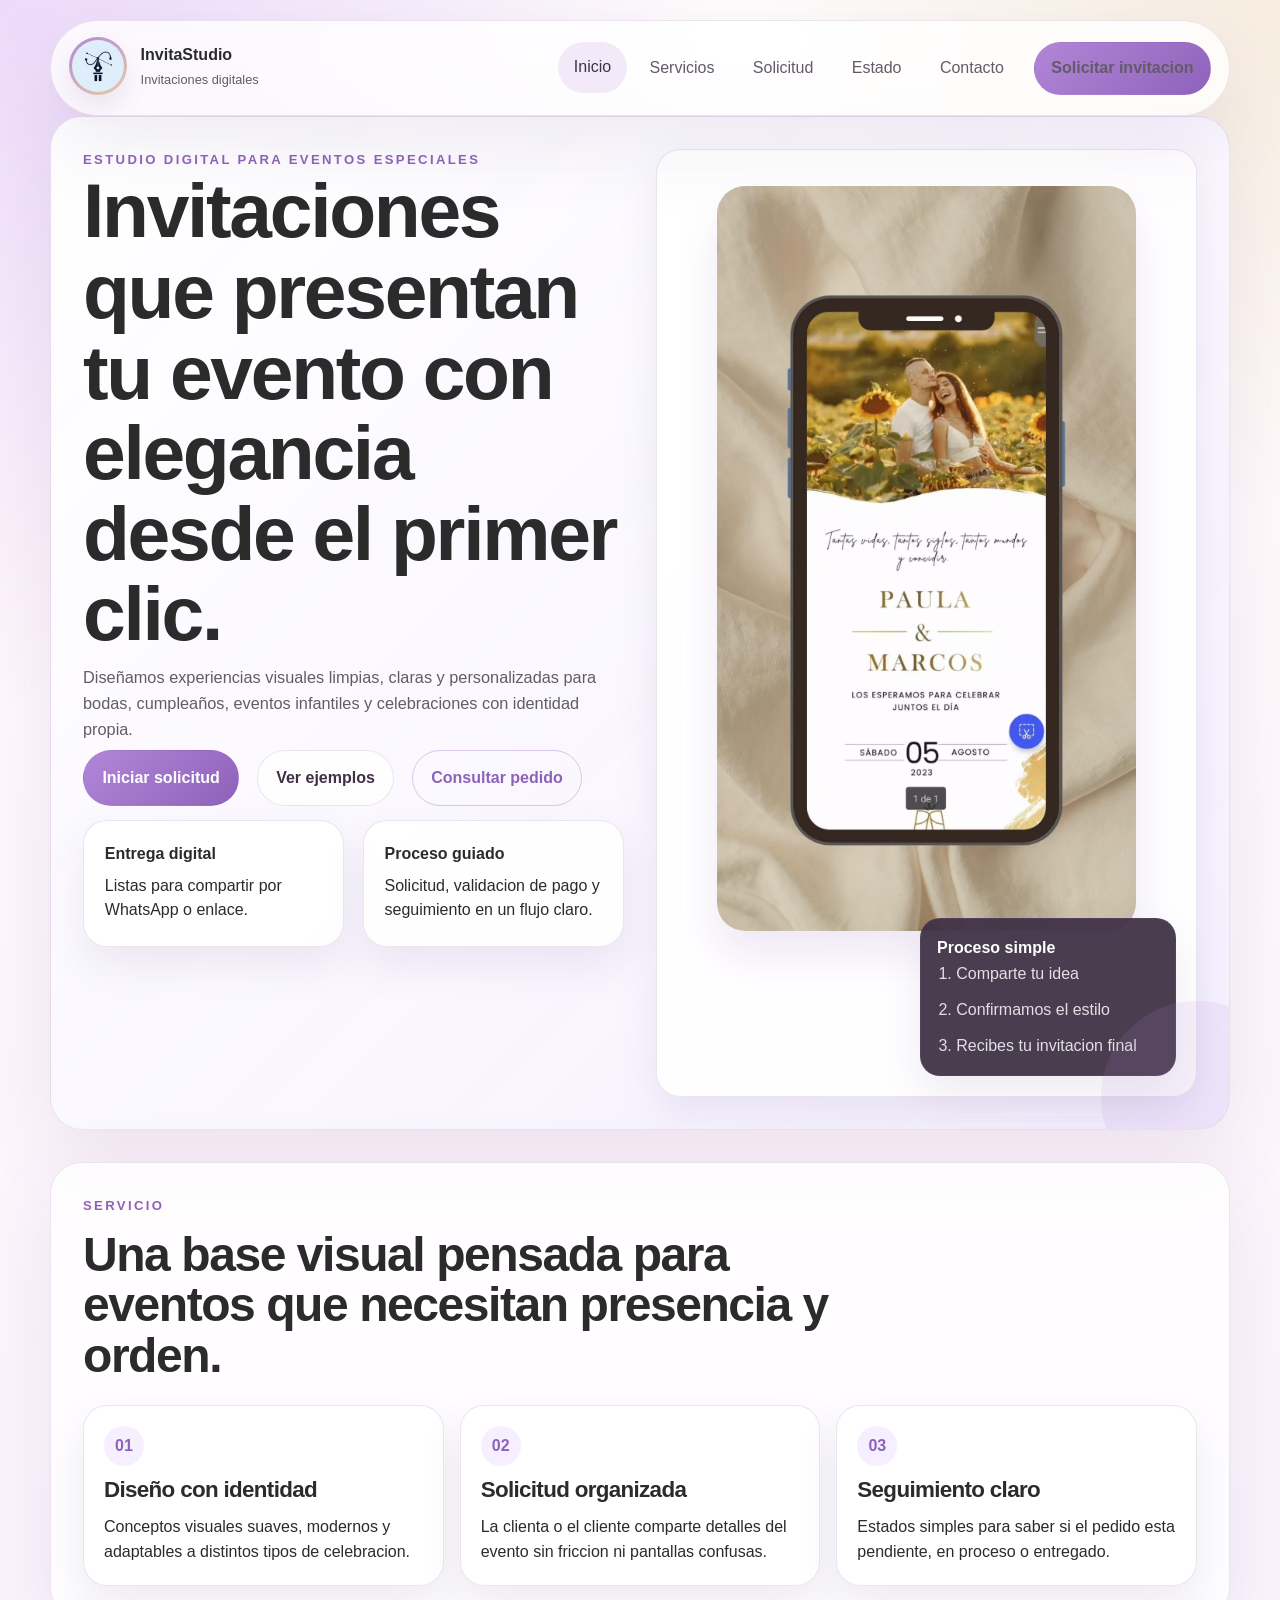
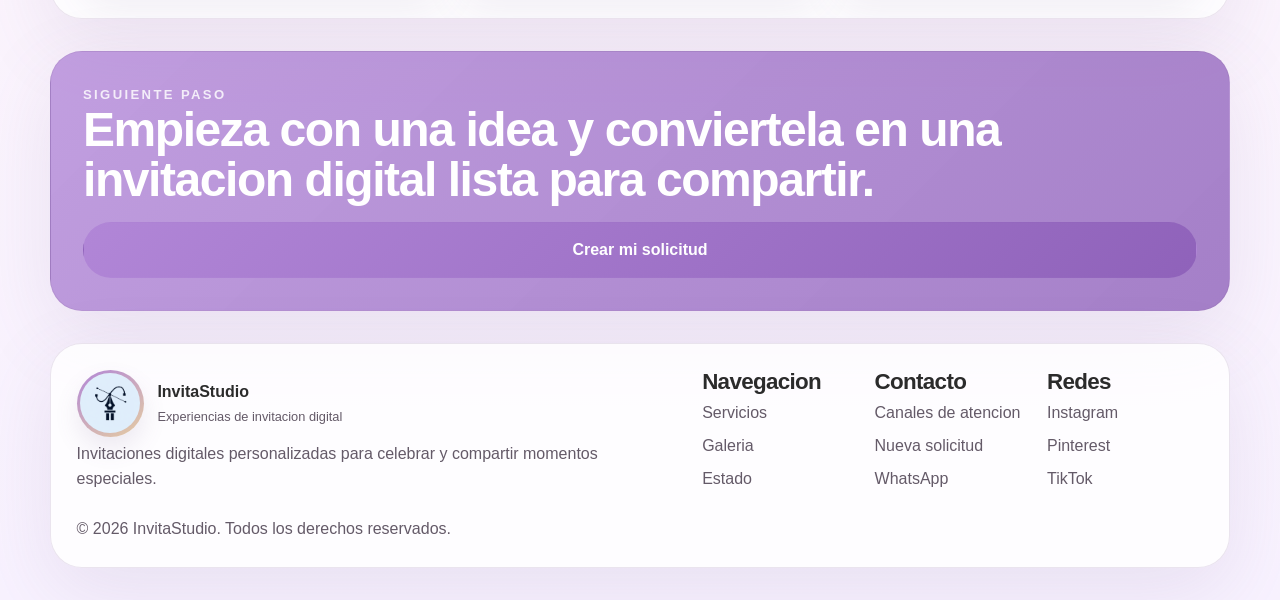
==== commit 6cd8e881: "Add files via upload" ====
--- a/public/index.html
+++ b/public/index.html
@@ -10,7 +10,7 @@
     <link rel="stylesheet" href="assets/css/components.css">
     <link rel="stylesheet" href="assets/css/pages.css">
     <link rel="stylesheet" href="assets/css/responsive.css">
-    <script src="assets/js/app.js" defer></script>
+    <script src="assets/js/app.js?v=20260528-1" defer></script>
 </head>
 <body data-page="home">
     <a class="skip-link" href="#main-content">Saltar al contenido</a>
@@ -136,9 +136,8 @@
                     </span>
                 </a>
                 <p class="footer-copy">
-                    Sitio publico base para presentar servicios, recibir solicitudes y dar seguimiento a pedidos.
+                    Invitaciones digitales personalizadas para celebrar y compartir momentos especiales.
                 </p>
-                <a class="button button-secondary button-small" href="../admin/login.php">Entrar al admin</a>
             </div>
 
             <div class="footer-links">
@@ -152,17 +151,17 @@
                     <h3>Contacto</h3>
                     <a href="contact.html">Canales de atencion</a>
                     <a href="request.html">Nueva solicitud</a>
-                    <span>WhatsApp placeholder</span>
+                    <span>WhatsApp</span>
                 </div>
                 <div>
                     <h3>Redes</h3>
-                    <span>Instagram placeholder</span>
-                    <span>Pinterest placeholder</span>
-                    <span>TikTok placeholder</span>
+                    <span>Instagram</span>
+                    <span>Pinterest</span>
+                    <span>TikTok</span>
                 </div>
             </div>
 
-            <p class="footer-meta">&copy; <span data-current-year></span> InvitaStudio. Base publica V1.</p>
+            <p class="footer-meta">&copy; <span data-current-year></span> InvitaStudio. Todos los derechos reservados.</p>
         </footer>
     </div>
 </body>
